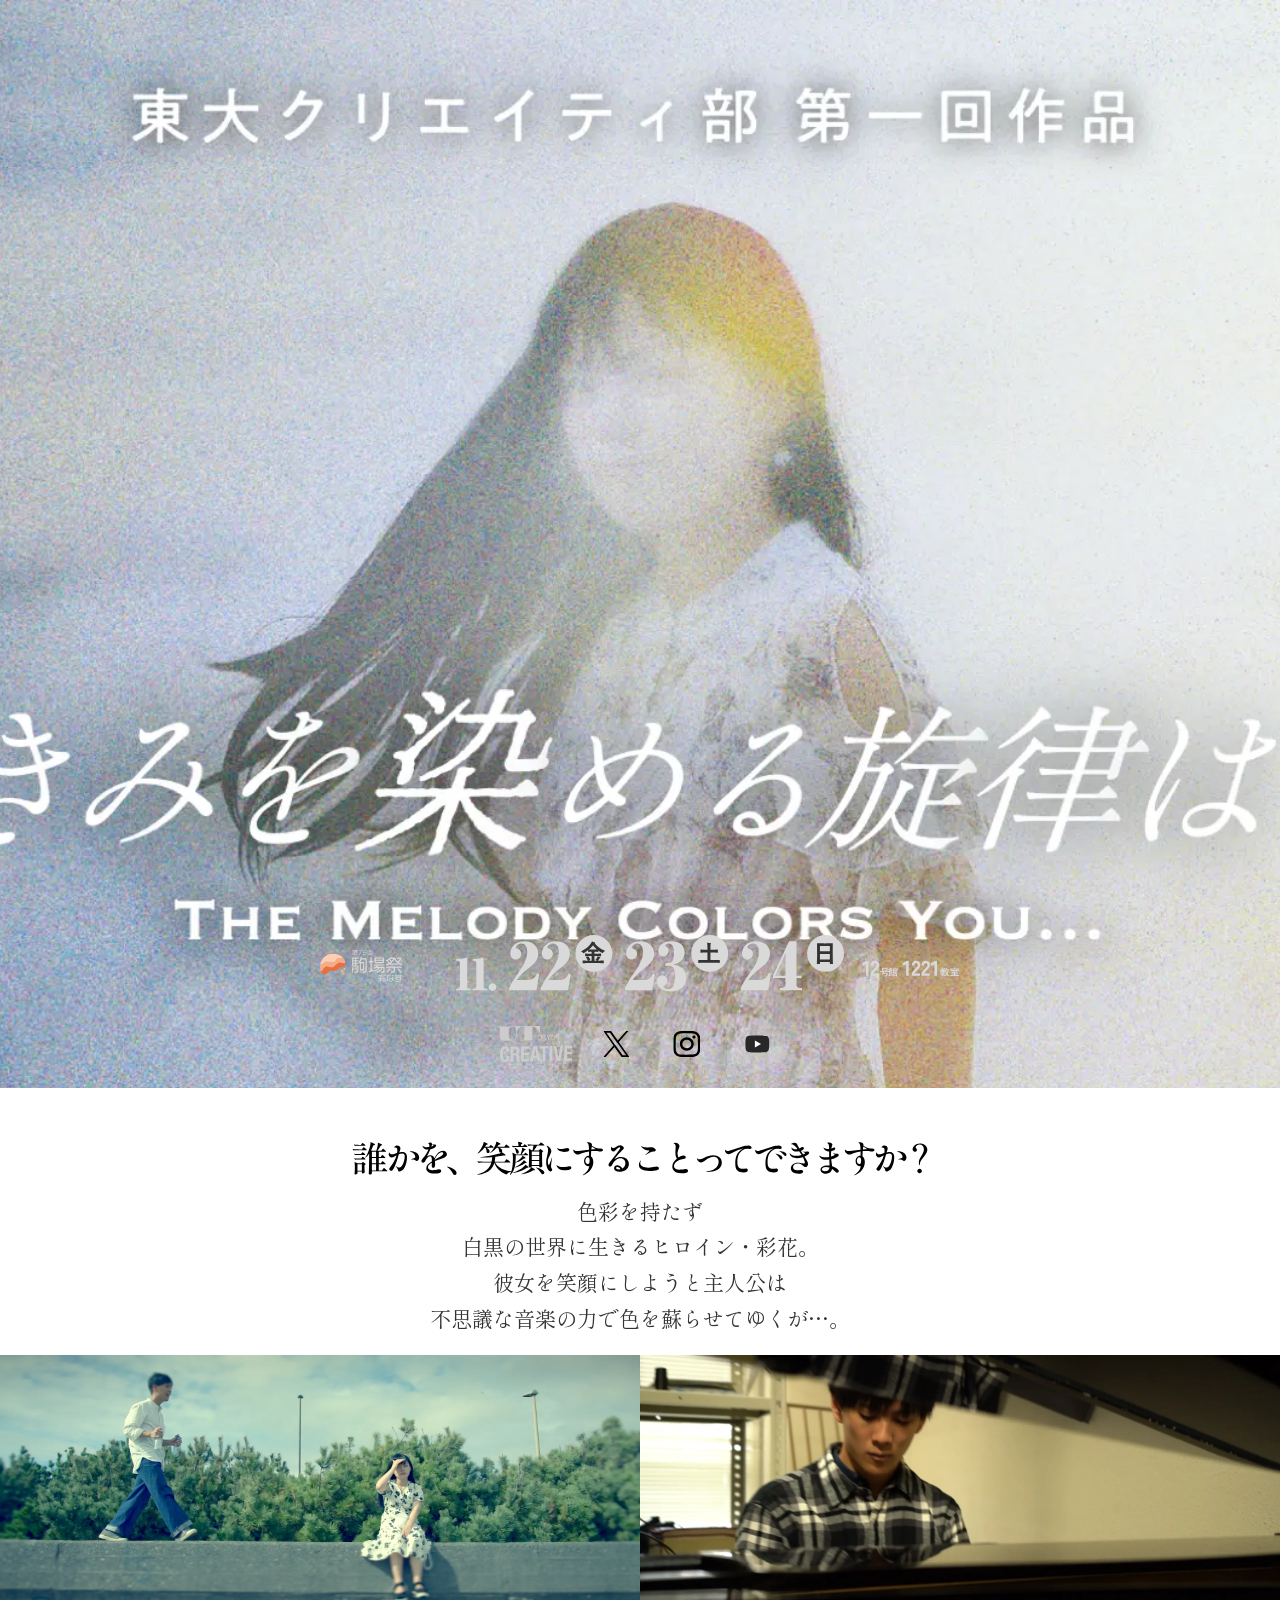
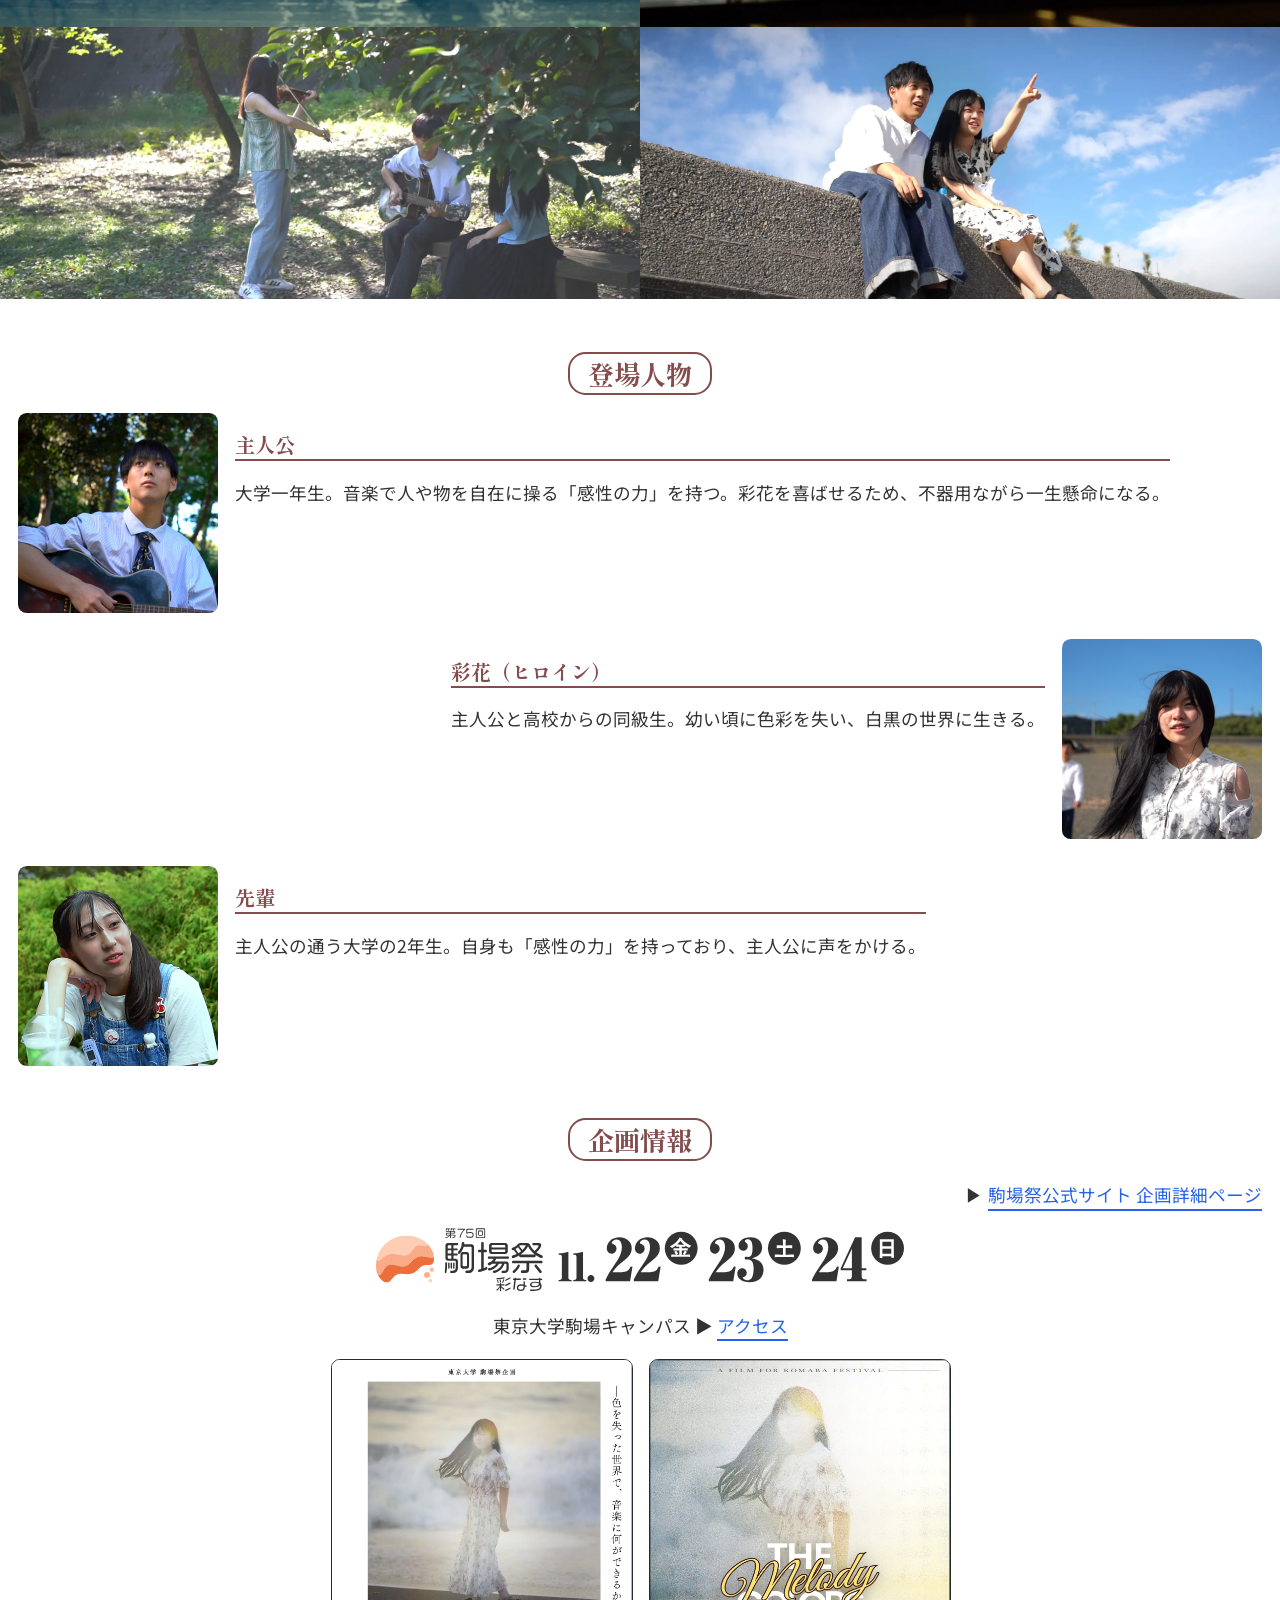
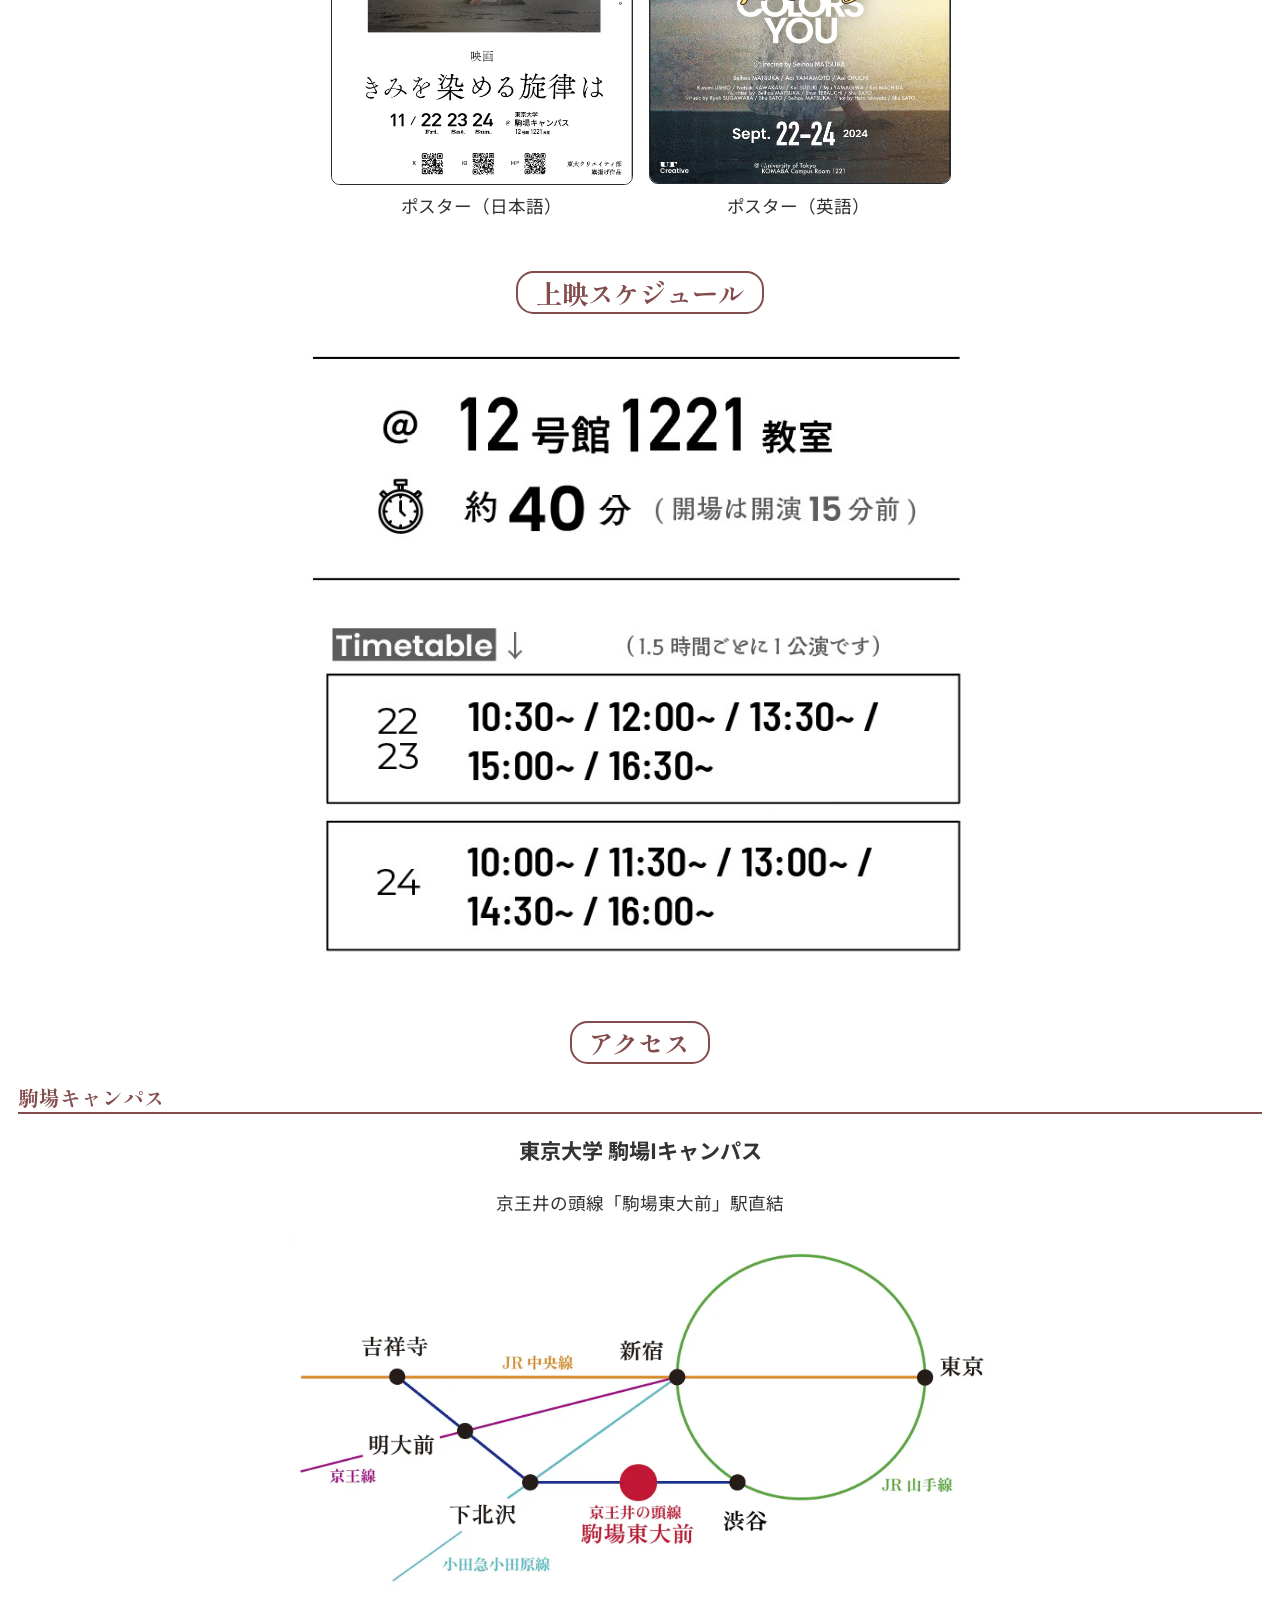
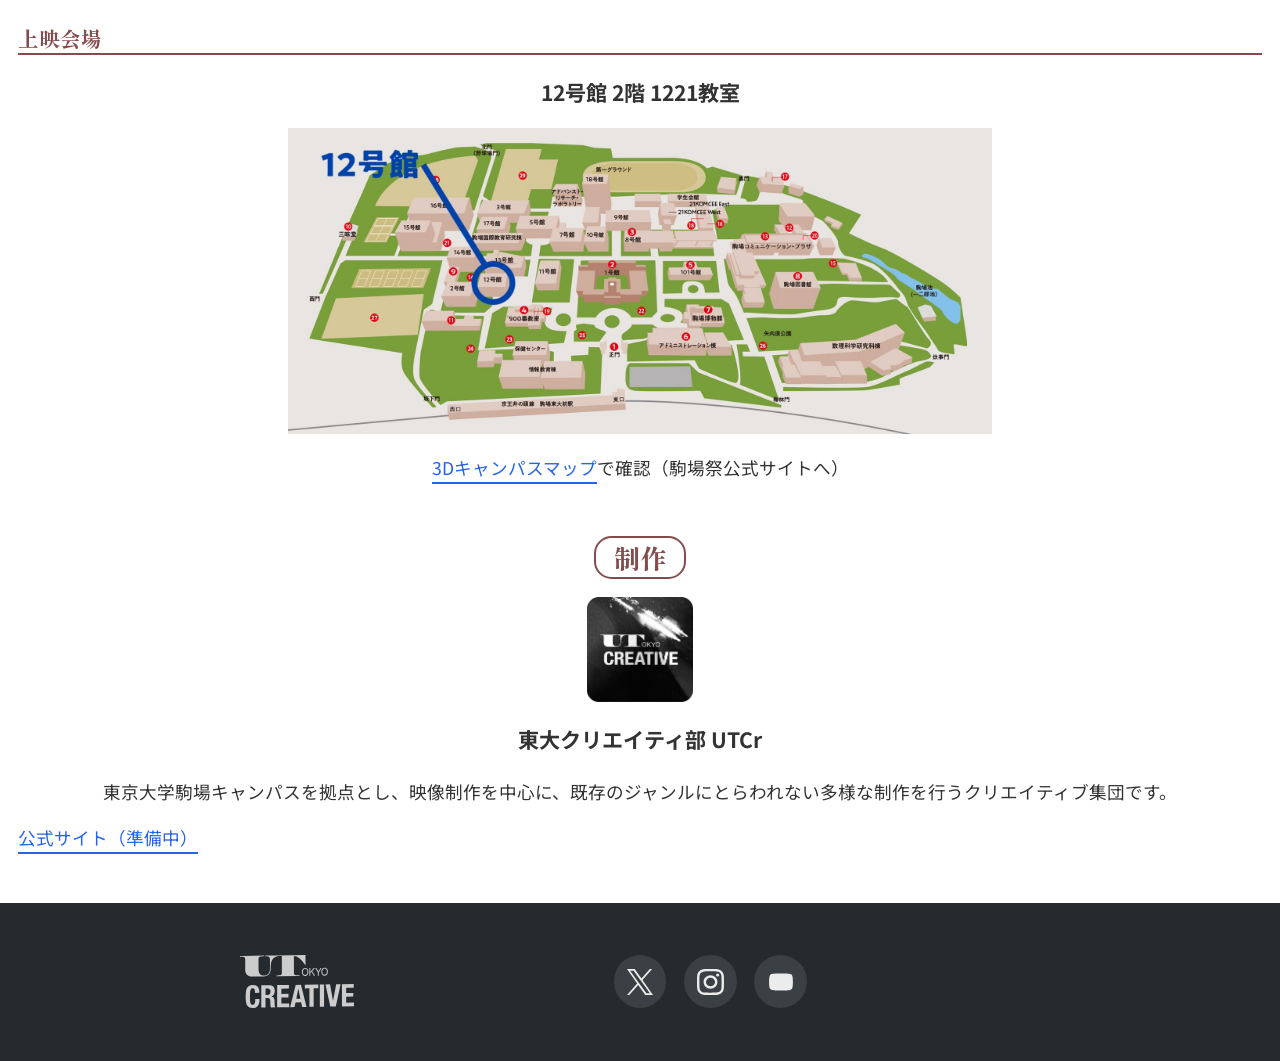
==== index-improved.html @ 83913c68 "Add index-improved.html and style-improved.css for enhanced layout and styling" ====
<!DOCTYPE html>
<html lang="ja">
<head>
  <meta charset="UTF-8">
  <meta name="viewport" content="width=device-width, initial-scale=1.0, viewport-fit=cover">
  <title>きみを染める旋律は - UTCr 2024駒場祭企画</title>

  <link rel="stylesheet" href="./style-improved.css">

  <!-- OGP -->
  <meta property="og:site_name" content="映画「きみを染める旋律は」UTCr 駒場祭2024">
  <meta property="og:title" content="映画「きみを染める旋律は」UTCr 駒場祭2024">
  <meta property="og:type" content="website">
  <meta property="og:url" content="https://utcr.github.io/kf75cinema/">
  <meta property="og:description" content="東大クリエイティ部第一回作品「きみを染める旋律は」 駒場祭にて上映！ 11/22-24 @東京大学駒場キャンパス">
  <meta property="og:image" content="https://utcr.github.io/kf75cinema/thumb_1200.png?241115">

  <!-- Twitter Card -->
  <meta name="twitter:card" content="summary_large_image">
  <meta name="twitter:site" content="@UTokyo_Cr">
  <meta name="twitter:title" content="映画「きみを染める旋律は」UTCr 駒場祭2024">
  <meta name="twitter:description" content="東大クリエイティ部第一回作品「きみを染める旋律は」 駒場祭にて上映！ 11/22-24 @東京大学駒場キャンパス">
  <meta name="twitter:image" content="https://utcr.github.io/kf75cinema/thumb_1200.png?241115">

  <link rel="icon" type="image/x-icon" href="favicon.ico">
</head>

<body>
  <a href="#main" class="skip-link">メインコンテンツへスキップ</a>

  <header class="hero" role="banner">
    <img src="-img/hero/hero-sp.webp" class="hero__img hero__img--sp" alt="映画「きみを染める旋律は」メインビジュアル">
    <img src="-img/hero/hero-pc.webp" class="hero__img hero__img--pc" alt="映画「きみを染める旋律は」メインビジュアル">

    <div class="hero__info">
      <img src="-img/hero/scroll.svg" class="hero__scroll-arrow" alt="下へスクロール" width="20" height="20">
      <a href="https://www.komabasai.net/75/visitor/project/431" target="_blank" rel="noopener noreferrer" class="hero__komaba-link" aria-label="駒場祭公式サイトの企画ページを開く">
        <img src="-img/logo/kf75_logo+type.svg" alt="駒場祭ロゴ">
      </a>
      <div class="hero__info-group">
        <a href="#schedule" class="hero__link">
          <img src="-img/hero/date.svg" class="hero__date-img" alt="上映日時">
        </a>
        <a href="#place" class="hero__link">
          <img src="-img/hero/place.svg" class="hero__place-img" alt="会場">
        </a>
      </div>
    </div>

    <div class="hero__sns">
      <a href="https://utcr.github.io/" class="hero__utcr-link" aria-label="UTCr公式サイト">
        <img src="-img/logo/UTCr_logo-type-gray.svg" class="hero__utcr-logo" alt="東大クリエイティ部 UTCr">
      </a>
      <nav class="sns" aria-label="SNSリンク">
        <div class="sns__links">
          <a href="https://x.com/utokyo_cr" target="_blank" rel="noopener noreferrer" aria-label="X（旧Twitter）">
            <img src="-img/logo/sns_logo_x-black.svg" alt="X">
          </a>
          <a href="https://instagram.com/utokyo_cr" target="_blank" rel="noopener noreferrer" aria-label="Instagram">
            <img src="-img/logo/sns_logo_ig-black.svg" alt="Instagram">
          </a>
          <a href="https://youtube.com/@utokyo_cr" target="_blank" rel="noopener noreferrer" aria-label="YouTube">
            <img src="-img/logo/sns_logo_yt-black.svg" alt="YouTube">
          </a>
        </div>
      </nav>
    </div>
  </header>

  <main id="main">
    <section id="story" class="story" aria-labelledby="story-heading">
      <h2 id="story-heading" class="visually-hidden">あらすじ</h2>
      <img src="-img/phrase2.svg" class="story__phrase" alt="誰かを、笑顔にすることってできますか？">
      <p class="story__text">
        色彩を持たず<br>
        白黒の世界に生きるヒロイン・彩花。<br>
        彼女を笑顔にしようと主人公は<br>
        不思議な音楽の力で色を蘇らせてゆくが…。
      </p>
    </section>

    <div class="scene-gallery" role="presentation">
      <img src="-img/scenes/sea2.webp" alt="海のシーン">
      <img src="-img/scenes/piano0.webp" alt="ピアノのシーン">
      <img src="-img/scenes/forest.webp" alt="森のシーン">
      <img src="-img/scenes/sea1.webp" alt="海のシーン">
    </div>

    <section class="characters" aria-labelledby="characters-heading">
      <h2 id="characters-heading">登場人物</h2>

      <article class="character">
        <img src="-img/character/hero.png" alt="主人公" class="character__img">
        <div class="character__body">
          <h3 class="character__name">主人公</h3>
          <p class="character__desc">大学一年生。音楽で人や物を自在に操る「感性の力」を持つ。彩花を喜ばせるため、不器用ながら一生懸命になる。</p>
        </div>
      </article>

      <article class="character character--reverse">
        <img src="-img/character/ayaka.png" alt="彩花" class="character__img">
        <div class="character__body">
          <h3 class="character__name">彩花（ヒロイン）</h3>
          <p class="character__desc">主人公と高校からの同級生。幼い頃に色彩を失い、白黒の世界に生きる。</p>
        </div>
      </article>

      <article class="character">
        <img src="-img/character/senpai.png" alt="先輩" class="character__img">
        <div class="character__body">
          <h3 class="character__name">先輩</h3>
          <p class="character__desc">主人公の通う大学の2年生。自身も「感性の力」を持っており、主人公に声をかける。</p>
        </div>
      </article>
    </section>

    <section id="projectInfo" class="project-info" aria-labelledby="project-heading">
      <h2 id="project-heading">企画情報</h2>

      <p class="project-info__official">
        ▶︎ <a href="https://www.komabasai.net/75/visitor/project/431" target="_blank" rel="noopener noreferrer" class="link">駒場祭公式サイト 企画詳細ページ</a>
      </p>

      <img src="-img/projectInfo.svg" alt="企画情報：日時・会場" class="project-info__img">
      <p class="u-text">
        東京大学駒場キャンパス ▶︎ <a href="#place" class="link">アクセス</a>
      </p>

      <div class="posters">
        <figure class="poster">
          <a href="-img/flyer/flyer_jp.JPG" target="_blank" rel="noopener noreferrer">
            <img src="-img/flyer/flyer_jp.webp" alt="ポスター（日本語版）">
            <figcaption class="u-text">ポスター（日本語）</figcaption>
          </a>
        </figure>
        <figure class="poster">
          <a href="-img/flyer/flyer_en.JPG" target="_blank" rel="noopener noreferrer">
            <img src="-img/flyer/flyer_en.webp" alt="ポスター（英語版）">
            <figcaption class="u-text">ポスター（英語）</figcaption>
          </a>
        </figure>
      </div>
    </section>

    <section id="schedule" class="schedule" aria-labelledby="schedule-heading">
      <h2 id="schedule-heading">上映スケジュール</h2>
      <img src="-img/timetable.jpg" alt="上映スケジュール表" class="u-img">
    </section>

    <section id="place" class="place" aria-labelledby="place-heading">
      <h2 id="place-heading">アクセス</h2>

      <div class="place__campus">
        <h3>駒場キャンパス</h3>
        <p class="u-text--strong">東京大学 駒場Iキャンパス</p>
        <p class="u-text">京王井の頭線「駒場東大前」駅直結</p>
        <img src="-img/map/map_komaba.webp" alt="駒場東大前駅から駒場キャンパスへのアクセスマップ" class="u-img">
      </div>

      <div class="place__venue">
        <h3>上映会場</h3>
        <p class="u-text--strong">12号館 2階 1221教室</p>
        <img src="-img/map/map_bldg12.jpg" alt="駒場12号館へのアクセスマップ" class="u-img">
        <p class="u-text">
          <a href="https://www.komabasai.net/75/3dmap/?building=bldg12" target="_blank" rel="noopener noreferrer" class="link">3Dキャンパスマップ</a>で確認（駒場祭公式サイトへ）
        </p>
      </div>
    </section>

    <section id="producer" class="producer" aria-labelledby="producer-heading">
      <h2 id="producer-heading">制作</h2>
      <img src="-img/logo/UTCr_logo.png" alt="" class="producer__logo">
      <p class="u-text--strong">東大クリエイティ部 UTCr</p>
      <p class="u-text">
        東京大学駒場キャンパスを拠点とし、映像制作を中心に、既存のジャンルにとらわれない多様な制作を行うクリエイティブ集団です。
      </p>
      <a href="https://utcr.github.io/" target="_blank" rel="noopener noreferrer" class="link">公式サイト（準備中）</a>
    </section>
  </main>

  <footer class="footer">
    <div class="container">
      <div class="footer__inner">
        <div class="footer__brand">
          <img src="-img/logo/UTCr_logo-type-gray.svg" alt="東大クリエイティ部 UTCr" class="footer__logo">
        </div>
        <nav class="sns" aria-label="SNSリンク">
          <div class="sns__links">
            <a href="https://x.com/utokyo_cr" target="_blank" rel="noopener noreferrer" aria-label="X（旧Twitter）">
              <img src="-img/logo/sns_logo_x-black.svg" alt="X">
            </a>
            <a href="https://instagram.com/utokyo_cr" target="_blank" rel="noopener noreferrer" aria-label="Instagram">
              <img src="-img/logo/sns_logo_ig-black.svg" alt="Instagram">
            </a>
            <a href="https://youtube.com/@utokyo_cr" target="_blank" rel="noopener noreferrer" aria-label="YouTube">
              <img src="-img/logo/sns_logo_yt-black.svg" alt="YouTube">
            </a>
          </div>
        </nav>
      </div>
    </div>
  </footer>
</body>
</html>
---- style-improved.css ----
@charset "utf-8";

/* ============================================
   style-improved.css
   index-improved.html 用スタイル
   BEM命名・セマンティックHTMLに対応
   ============================================ */

/* google font */
@import url('https://fonts.googleapis.com/css2?family=Shippori+Mincho:wght@400;800&family=Noto+Sans+JP:wght@400;700&display=swap');

:root {
  --font-mincho: "Shippori Mincho", serif;
  --font-gothic: "Noto Sans JP", sans-serif;
  --color-text: #333;
  --color-text-muted: #999;
  --color-accent: #844d4d;
  --color-dark: #242A2E;
  --color-link: #2563eb;
  --color-link-hover: #1d4ed8;
  --color-background: #fff;
  --color-background-dark: #242A2E;
  --space-xs: 0.5rem;
  --space-sm: 1rem;
  --space-md: 1.5rem;
  --space-lg: 2rem;
  --space-xl: 3rem;
  --radius-sm: 0.5rem;
  --radius-md: 1rem;
  --transition-fast: 0.15s ease;
}

/* ========== ユーティリティ ========== */
.visually-hidden {
  position: absolute;
  width: 1px;
  height: 1px;
  padding: 0;
  margin: -1px;
  overflow: hidden;
  clip: rect(0, 0, 0, 0);
  white-space: nowrap;
  border: 0;
}

.skip-link {
  position: absolute;
  top: -100%;
  left: var(--space-sm);
  padding: var(--space-sm) var(--space-md);
  background: var(--color-accent);
  color: #fff;
  font-family: var(--font-gothic);
  z-index: 100;
  transition: top var(--transition-fast);
}

.skip-link:focus {
  top: var(--space-sm);
}

.u-text {
  display: block;
  text-align: center;
  font-family: var(--font-gothic);
}

.u-text--strong {
  display: block;
  text-align: center;
  font-family: var(--font-gothic);
  font-weight: 700;
  font-size: 1.2rem;
}

.u-img {
  margin: var(--space-xs) auto;
  width: min(95vw, 40rem);
  display: block;
}

/* ========== ベース ========== */
html {
  font-size: clamp(1rem, 2.5vw, 1.1rem);
  overflow-x: hidden;
}

body {
  margin: 0 auto;
  padding: 0;
  color: var(--color-text);
  font-family: var(--font-mincho);
  background-color: var(--color-background);
}

h1, h2, h3, h4, h5, h6, p, pre, figure, ul, dl {
  margin: 0;
  padding: 0;
}

ul {
  list-style: none;
}

p {
  line-height: 1.8;
  margin: var(--space-sm) 0;
}

a {
  color: inherit;
  text-decoration: none;
  transition: color var(--transition-fast), opacity var(--transition-fast);
}

a:hover {
  opacity: 0.85;
}

a:focus-visible {
  outline: 2px solid var(--color-accent);
  outline-offset: 2px;
}

img {
  display: block;
  max-width: 100%;
  height: auto;
}

::first-letter {
  font-feature-settings: "palt";
}

/* ========== コンテナ ========== */
.container {
  padding-left: var(--space-md);
  padding-right: var(--space-md);
  margin: 0 auto;
  max-width: min(92%, 800px);
}

/* ========== HERO ========== */
.hero {
  position: relative;
  width: 100%;
  max-width: 100vw;
  height: 110svh;
  overflow: hidden;
}

.hero__img {
  width: 100%;
  height: 100%;
  object-fit: cover;
  object-position: 50% 70%;
}

.hero__img--pc {
  display: none;
}

.hero__info {
  position: absolute;
  bottom: 10lvh;
  left: 50%;
  transform: translateX(-50%);
  display: flex;
  flex-direction: row;
  gap: 4vw;
  align-items: center;
}

.hero__scroll-arrow {
  width: 20vw;
  height: auto;
}

.hero__date-img {
  width: 50vw;
}

.hero__place-img {
  height: 2rem;
  width: auto;
}

.hero__info-group {
  display: flex;
  align-items: center;
  gap: var(--space-sm);
}

.hero__link {
  display: block;
}

.hero__sns {
  position: absolute;
  bottom: 0;
  left: 50%;
  transform: translateX(-50%);
  display: flex;
  flex-direction: row;
  align-items: center;
  gap: var(--space-sm);
}

.hero__utcr-logo {
  height: 2rem;
}

/* Hero PC */
@media (min-width: 40rem) {
  .hero {
    height: 85vw;
    background-color: var(--color-dark);
  }

  .hero__scroll-arrow {
    display: none;
  }

  .hero__img--sp {
    display: none;
  }

  .hero__img--pc {
    display: block;
  }
}

/* ========== STORY ========== */
.story {
  margin: var(--space-xl) 0;
  padding: 0 var(--space-sm);
}

.story__phrase {
  margin: var(--space-sm) auto;
  height: 2rem;
  max-width: 90vw;
}

.story__text {
  text-align: center;
  line-height: 1.7;
  font-family: var(--font-mincho);
  font-weight: 400;
  font-size: 1.2rem;
}

/* ========== シーンギャラリー ========== */
.scene-gallery {
  margin: -2rem 0 0;
  display: grid;
  grid-template-columns: repeat(2, 1fr);
  gap: 0;
}

/* ========== 登場人物 ========== */
.characters {
  margin: var(--space-xl) 0;
  padding: 0 var(--space-sm);
}

.characters h2 {
  margin: 0 auto var(--space-sm);
  font-family: var(--font-mincho);
  font-weight: bold;
  text-align: center;
  color: var(--color-accent);
  border: solid 2px var(--color-accent);
  border-radius: var(--radius-md);
  padding: 0 var(--space-sm);
  width: fit-content;
}

.character {
  margin-bottom: var(--space-md);
  display: flex;
  gap: var(--space-sm);
  align-items: flex-start;
}

.character--reverse {
  flex-direction: row-reverse;
}

@media (max-width: 30rem) {
  .character,
  .character--reverse {
    flex-direction: column;
    align-items: center;
    text-align: center;
  }
}

.character__img {
  width: 30vw;
  min-width: 120px;
  max-width: 200px;
  border-radius: var(--radius-sm);
  flex-shrink: 0;
}

.character__name {
  font-size: 1.15em;
  font-family: var(--font-mincho);
  font-weight: 800;
  color: var(--color-accent);
}

.character__desc {
  font-family: var(--font-gothic);
  line-height: 1.6;
}

/* ========== SECTION 共通 ========== */
section {
  margin: var(--space-xl) 0;
  padding: 0 var(--space-sm);
}

h2 {
  margin: 0 auto var(--space-sm);
  font-family: var(--font-mincho);
  font-weight: bold;
  text-align: center;
  color: var(--color-accent);
  border: solid 2px var(--color-accent);
  border-radius: var(--radius-md);
  padding: 0 var(--space-sm);
  width: fit-content;
}

h3 {
  font-family: var(--font-mincho);
  color: var(--color-accent);
  margin: var(--space-sm) 0;
  border-bottom: solid 2px var(--color-accent);
}

/* ========== 企画情報 ========== */
.project-info__official {
  text-align: right;
  margin-bottom: var(--space-sm);
}

.project-info__img {
  width: min(90vw, 30rem);
  margin: var(--space-xs) auto;
  display: block;
}

/* ========== ポスター ========== */
.posters {
  margin: var(--space-sm) 0;
  display: flex;
  flex-wrap: wrap;
  gap: var(--space-sm);
  justify-content: center;
}

.poster {
  flex: 1 1 200px;
  max-width: 300px;
  margin: 0;
}

.poster a {
  display: block;
}

.poster img {
  width: 100%;
  border: solid 1px var(--color-dark);
  border-radius: var(--radius-sm);
  transition: box-shadow var(--transition-fast);
}

.poster a:hover img {
  box-shadow: 0 4px 12px rgba(0, 0, 0, 0.15);
}

.poster figcaption {
  margin-top: var(--space-xs);
}

/* ========== リンク ========== */
.link {
  font-family: var(--font-gothic);
  color: var(--color-link);
  border-bottom: 2px solid var(--color-link);
  padding-bottom: 0.1em;
}

.link:hover {
  color: var(--color-link-hover);
  border-bottom-color: var(--color-link-hover);
}

/* ========== 制作 ========== */
.producer__logo {
  margin: var(--space-sm) auto;
  width: 6rem;
  display: block;
}

/* ========== アクセス ========== */
.place__campus,
.place__venue {
  margin-bottom: var(--space-lg);
}

.place__campus:last-child,
.place__venue:last-child {
  margin-bottom: 0;
}

/* ========== FOOTER ========== */
.footer {
  background-color: var(--color-background-dark);
  color: var(--color-text-muted);
  padding: var(--space-lg) 0;
}

.footer__inner {
  display: flex;
  flex-wrap: wrap;
  justify-content: center;
  align-items: center;
  gap: var(--space-md);
}

.footer__brand {
  margin: 0;
  width: fit-content;
}

.footer__logo {
  height: 3rem;
}

/* ========== SNS ========== */
.sns {
  margin: var(--space-sm) auto;
  width: fit-content;
}

.sns__links {
  display: flex;
  gap: var(--space-sm);
}

.sns__links a {
  display: flex;
  align-items: center;
  justify-content: center;
  height: 3rem;
  width: 3rem;
  border-radius: 1.5rem;
  background-color: rgba(255, 255, 255, 0.1);
  transition: background-color var(--transition-fast);
}

.sns__links a:hover {
  background-color: rgba(255, 255, 255, 0.2);
}

.sns__links a:focus-visible {
  outline: 2px solid var(--color-text-muted);
  outline-offset: 2px;
}

.sns__links img {
  height: 1.5rem;
  margin: auto;
}

/* フッター内SNSはダーク背景用に調整 */
.footer .sns__links img {
  filter: brightness(0) invert(1);
  opacity: 0.9;
}
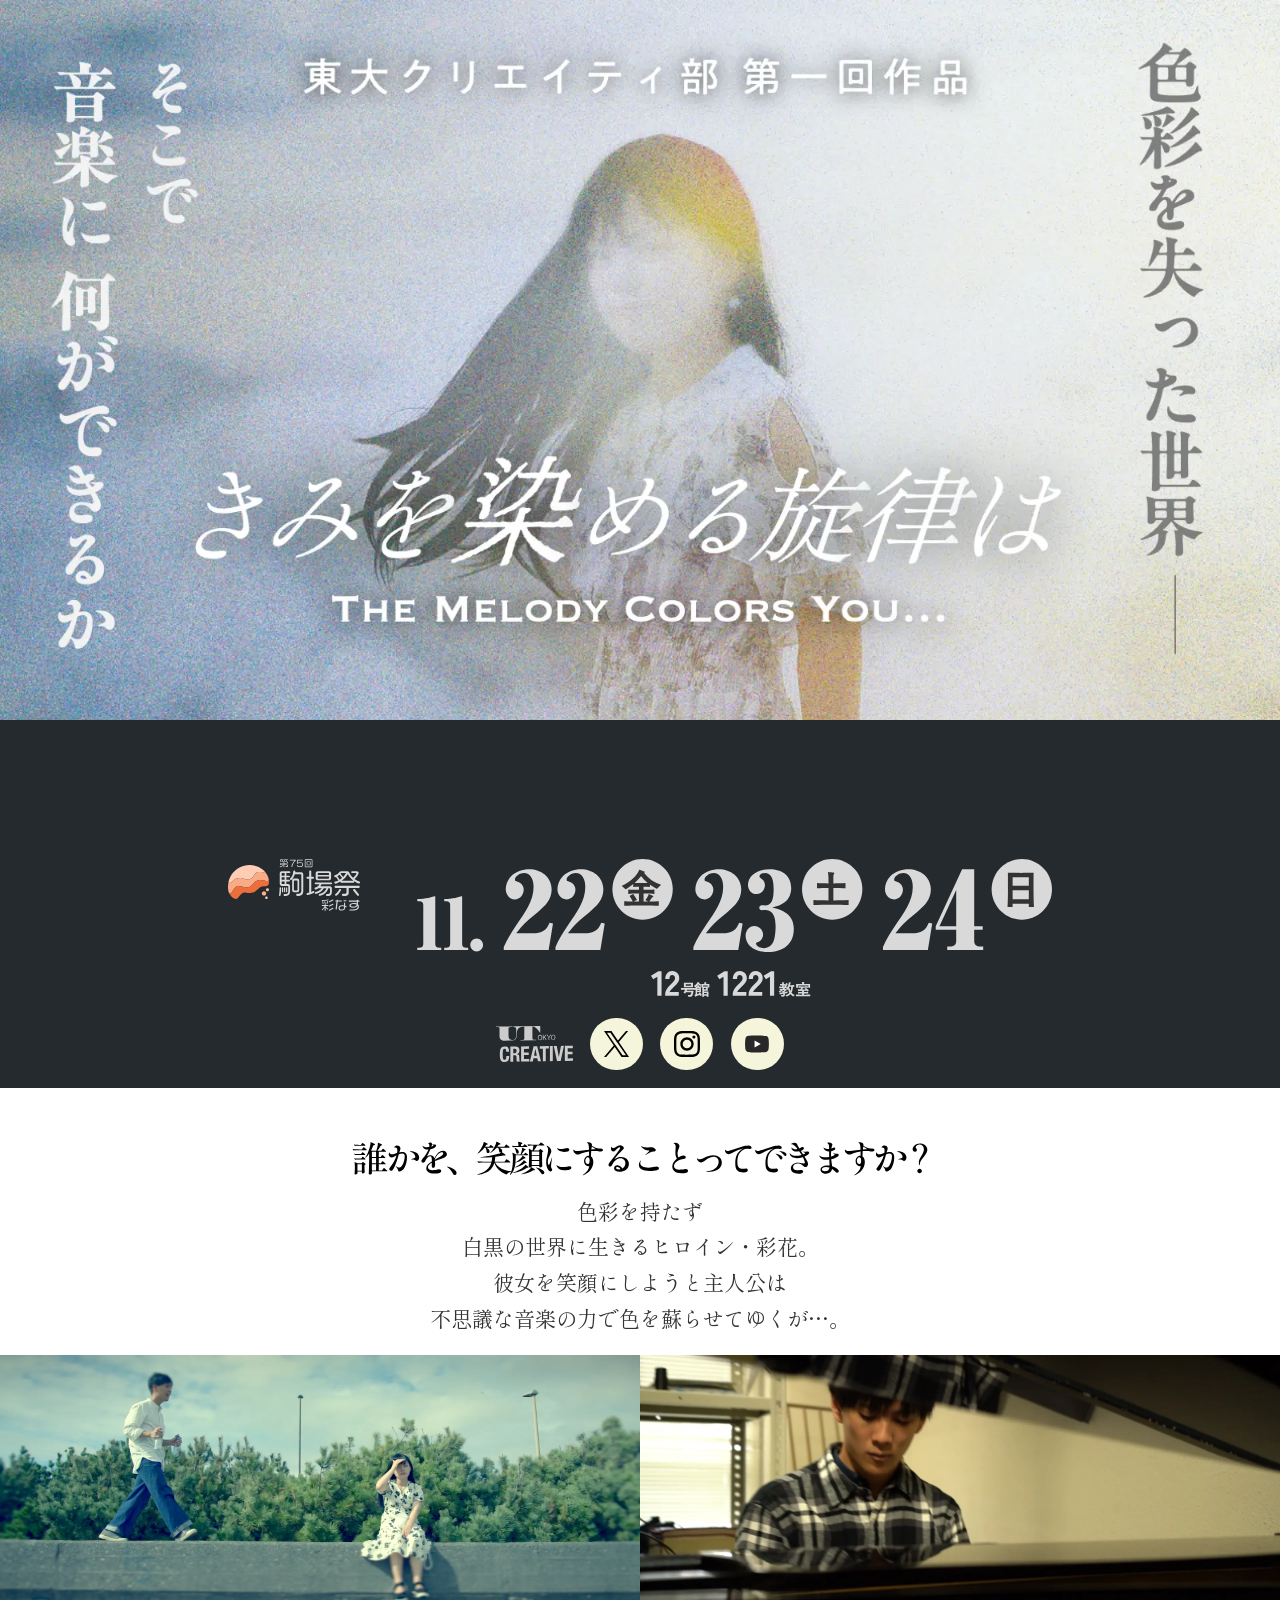
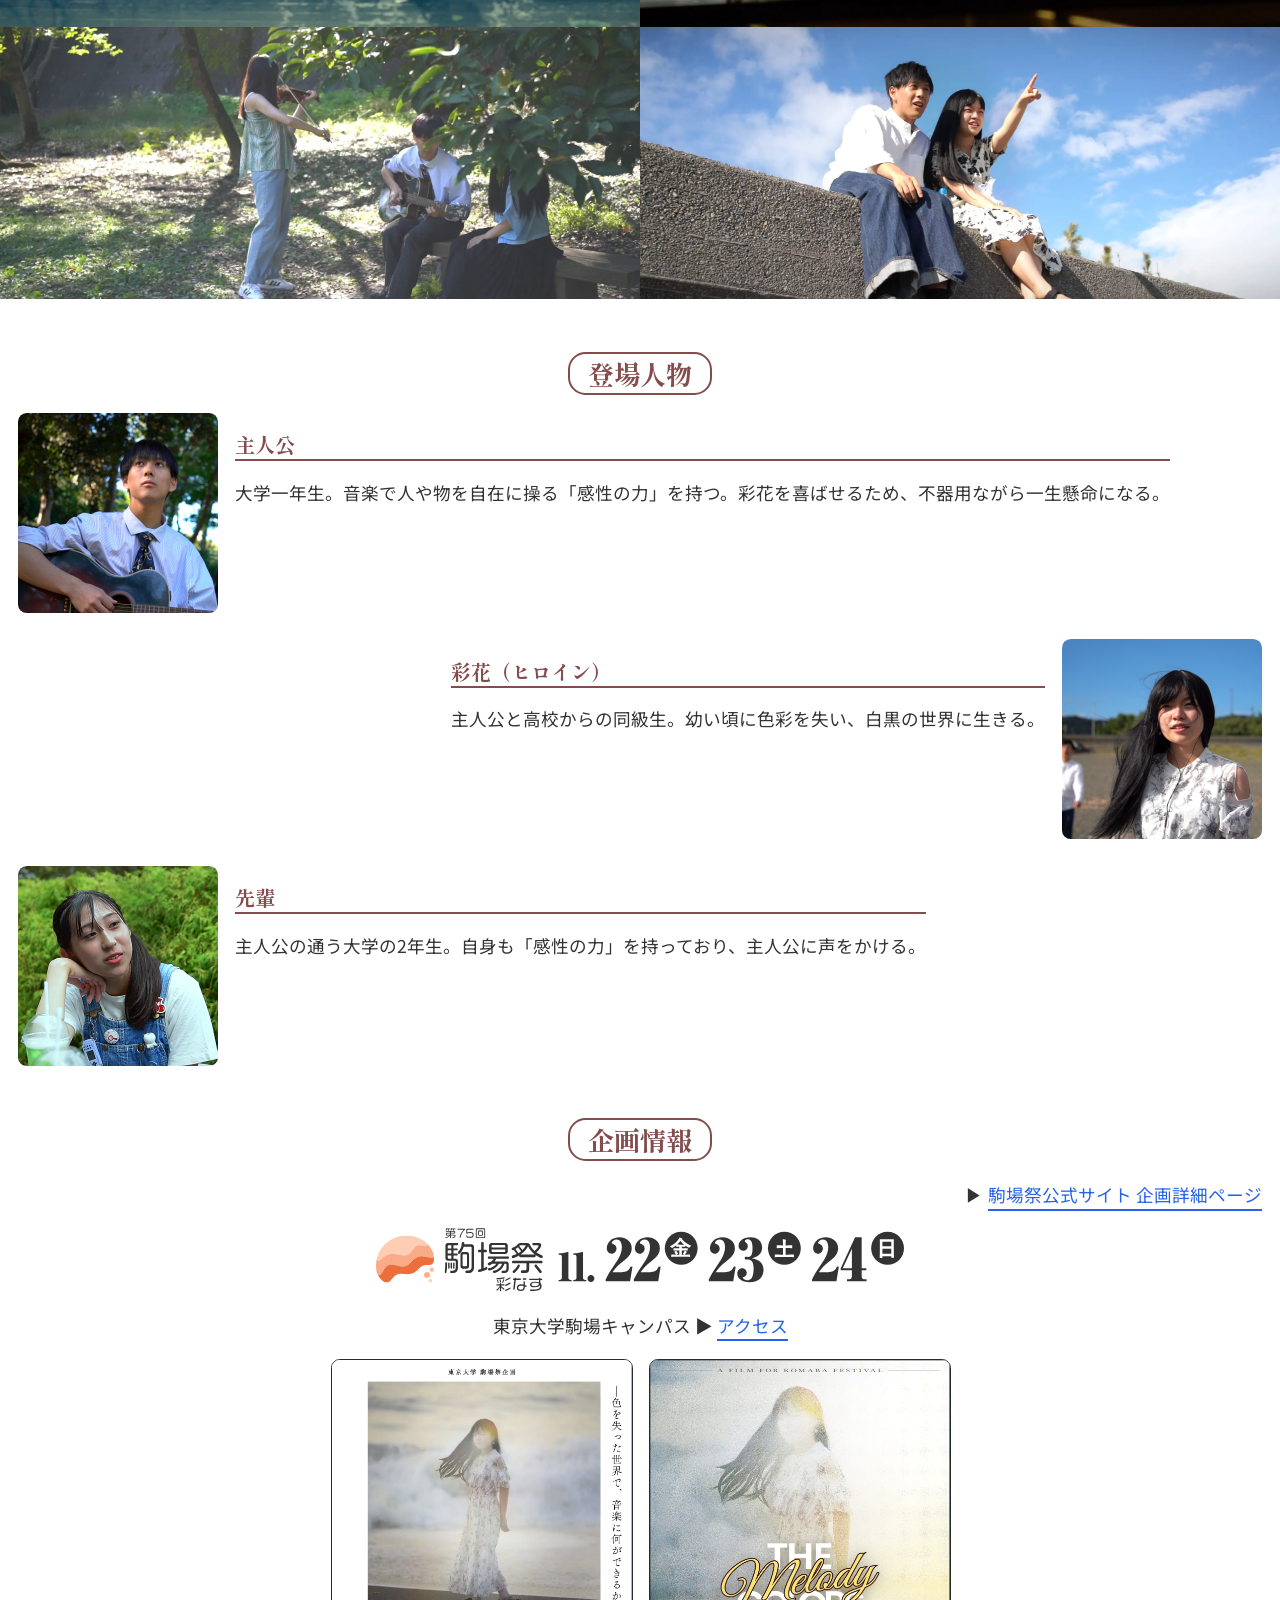
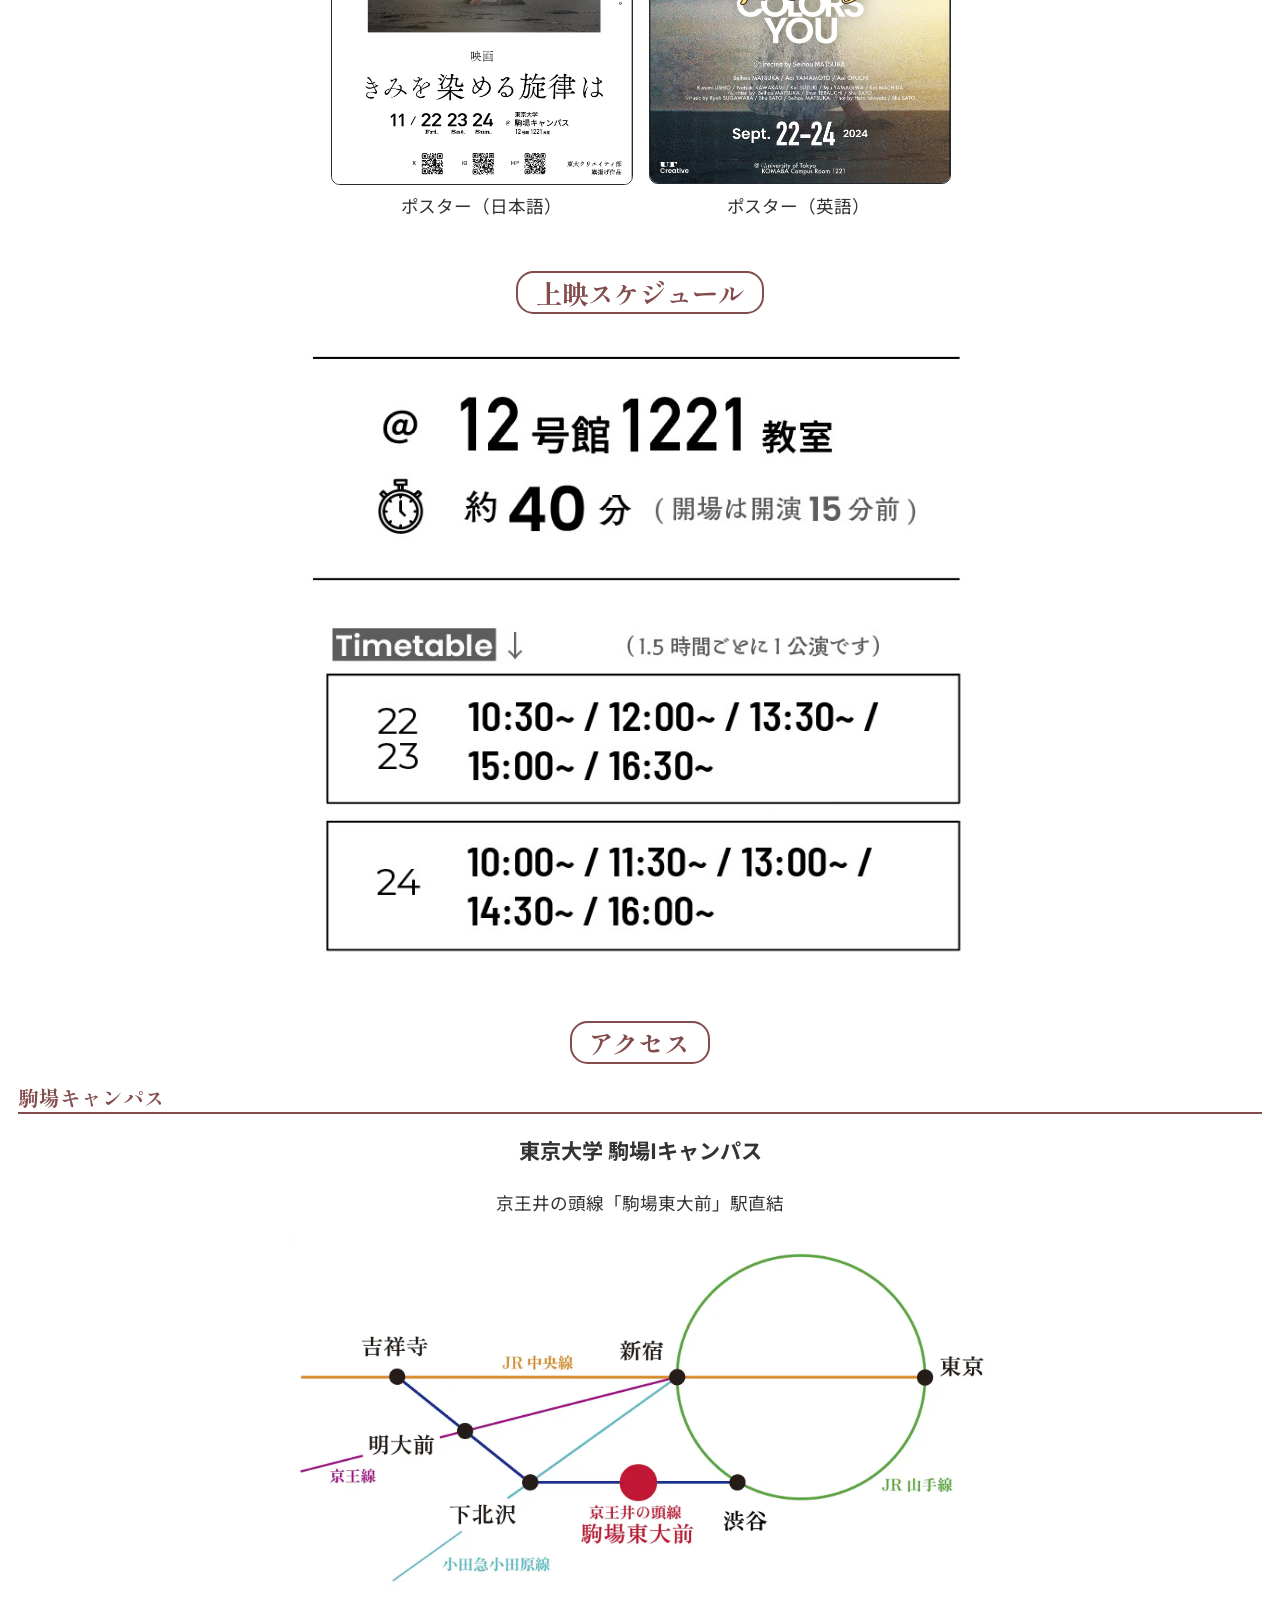
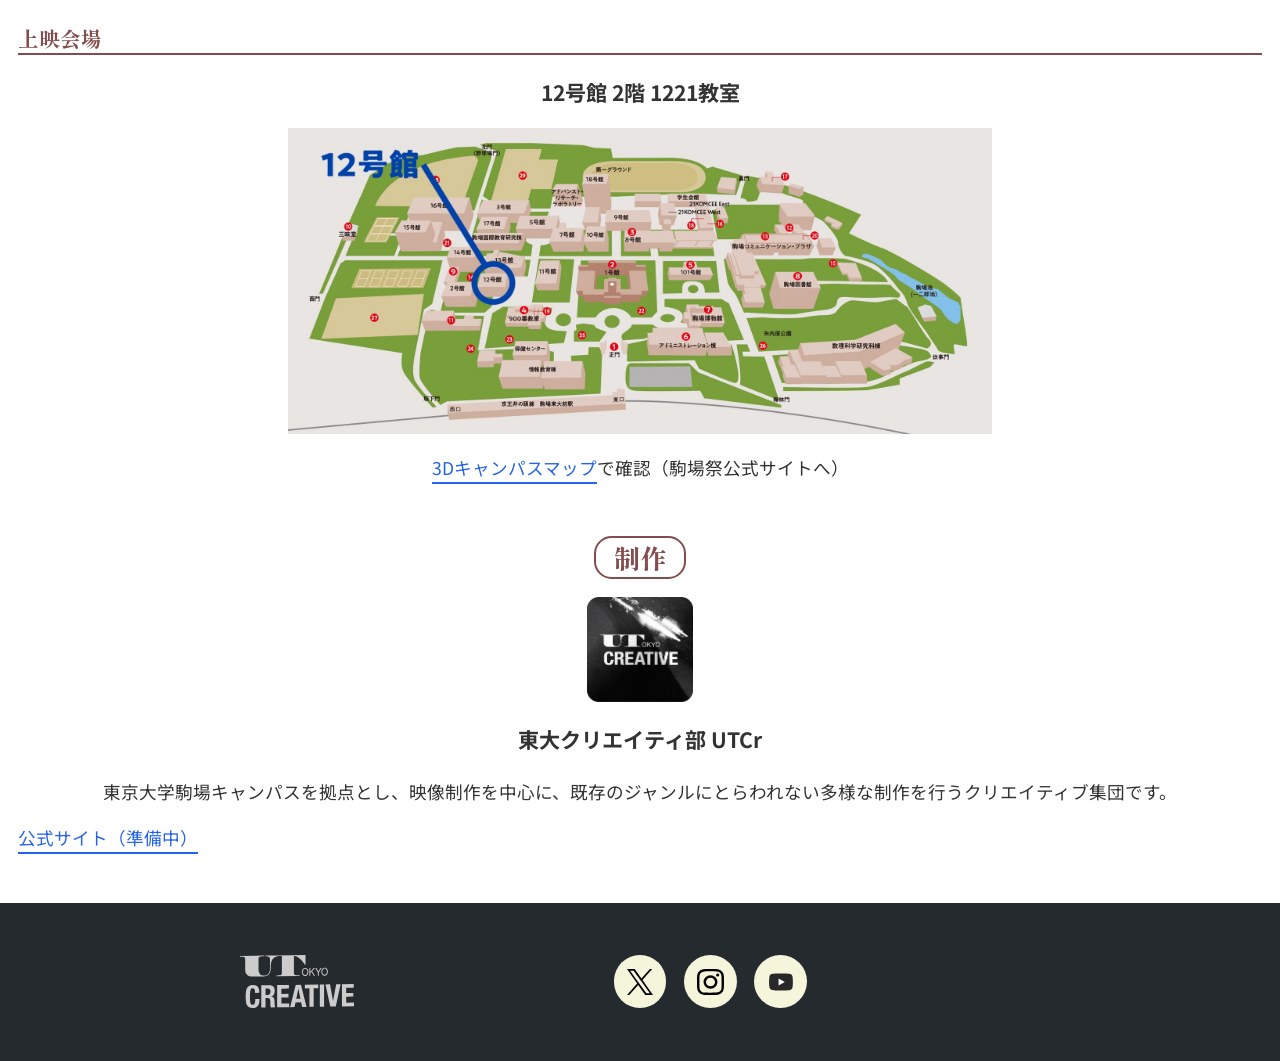
==== commit 6e2aa149: "改善版HTML/CSSの修正: ヒーロー表示・SNS背景色を元に合わせる - ヒーロー: 元のstyle.cssと同一の挙動に修正（SP/PC） - PC時: 画像を自然アスペクト比で表示し、下部に暗" ====
--- a/index-improved.html
+++ b/index-improved.html
@@ -33,7 +33,7 @@
     <img src="-img/hero/hero-pc.webp" class="hero__img hero__img--pc" alt="映画「きみを染める旋律は」メインビジュアル">
 
     <div class="hero__info">
-      <img src="-img/hero/scroll.svg" class="hero__scroll-arrow" alt="下へスクロール" width="20" height="20">
+      <img src="-img/hero/scroll.svg" class="hero__scroll-arrow" alt="下へスクロール" width="20vw">
       <a href="https://www.komabasai.net/75/visitor/project/431" target="_blank" rel="noopener noreferrer" class="hero__komaba-link" aria-label="駒場祭公式サイトの企画ページを開く">
         <img src="-img/logo/kf75_logo+type.svg" alt="駒場祭ロゴ">
       </a>
--- a/style-improved.css
+++ b/style-improved.css
@@ -141,12 +141,11 @@
 }
 
 /* ========== HERO ========== */
+/* 元 style.css の .hero-container, .hero-img-sp, .hero-info, .hero-sns と同一の挙動 */
 .hero {
+  width: 100vw;
+  height: 110svh;
   position: relative;
-  width: 100%;
-  max-width: 100vw;
-  height: 110svh;
-  overflow: hidden;
 }
 
 .hero__img {
@@ -161,19 +160,17 @@
 }
 
 .hero__info {
+  width: 100%;
   position: absolute;
   bottom: 10lvh;
-  left: 50%;
-  transform: translateX(-50%);
+  left: 0;
+  right: 0;
+  margin-left: auto;
+  margin-right: auto;
+  width: fit-content;
   display: flex;
   flex-direction: row;
   gap: 4vw;
-  align-items: center;
-}
-
-.hero__scroll-arrow {
-  width: 20vw;
-  height: auto;
 }
 
 .hero__date-img {
@@ -182,13 +179,7 @@
 
 .hero__place-img {
   height: 2rem;
-  width: auto;
-}
-
-.hero__info-group {
-  display: flex;
-  align-items: center;
-  gap: var(--space-sm);
+  margin: 0 auto;
 }
 
 .hero__link {
@@ -198,12 +189,14 @@
 .hero__sns {
   position: absolute;
   bottom: 0;
-  left: 50%;
-  transform: translateX(-50%);
+  right: 0;
+  left: 0;
+  width: fit-content;
+  margin: 0 auto;
   display: flex;
   flex-direction: row;
   align-items: center;
-  gap: var(--space-sm);
+  gap: 1rem;
 }
 
 .hero__utcr-logo {
@@ -213,8 +206,9 @@
 /* Hero PC */
 @media (min-width: 40rem) {
   .hero {
+    width: 100vw;
     height: 85vw;
-    background-color: var(--color-dark);
+    background-color: #242A2E;
   }
 
   .hero__scroll-arrow {
@@ -225,8 +219,13 @@
     display: none;
   }
 
+  /* PC画像は自然なアスペクト比で表示し、下部に#242A2Eの背景が現れる（日時・SNSがその上に配置される） */
   .hero__img--pc {
     display: block;
+    width: 100%;
+    height: auto;
+    object-fit: unset;
+    object-position: unset;
   }
 }
 
@@ -460,12 +459,7 @@
   height: 3rem;
   width: 3rem;
   border-radius: 1.5rem;
-  background-color: rgba(255, 255, 255, 0.1);
-  transition: background-color var(--transition-fast);
-}
-
-.sns__links a:hover {
-  background-color: rgba(255, 255, 255, 0.2);
+  background-color: beige;
 }
 
 .sns__links a:focus-visible {
@@ -477,9 +471,3 @@
   height: 1.5rem;
   margin: auto;
 }
-
-/* フッター内SNSはダーク背景用に調整 */
-.footer .sns__links img {
-  filter: brightness(0) invert(1);
-  opacity: 0.9;
-}
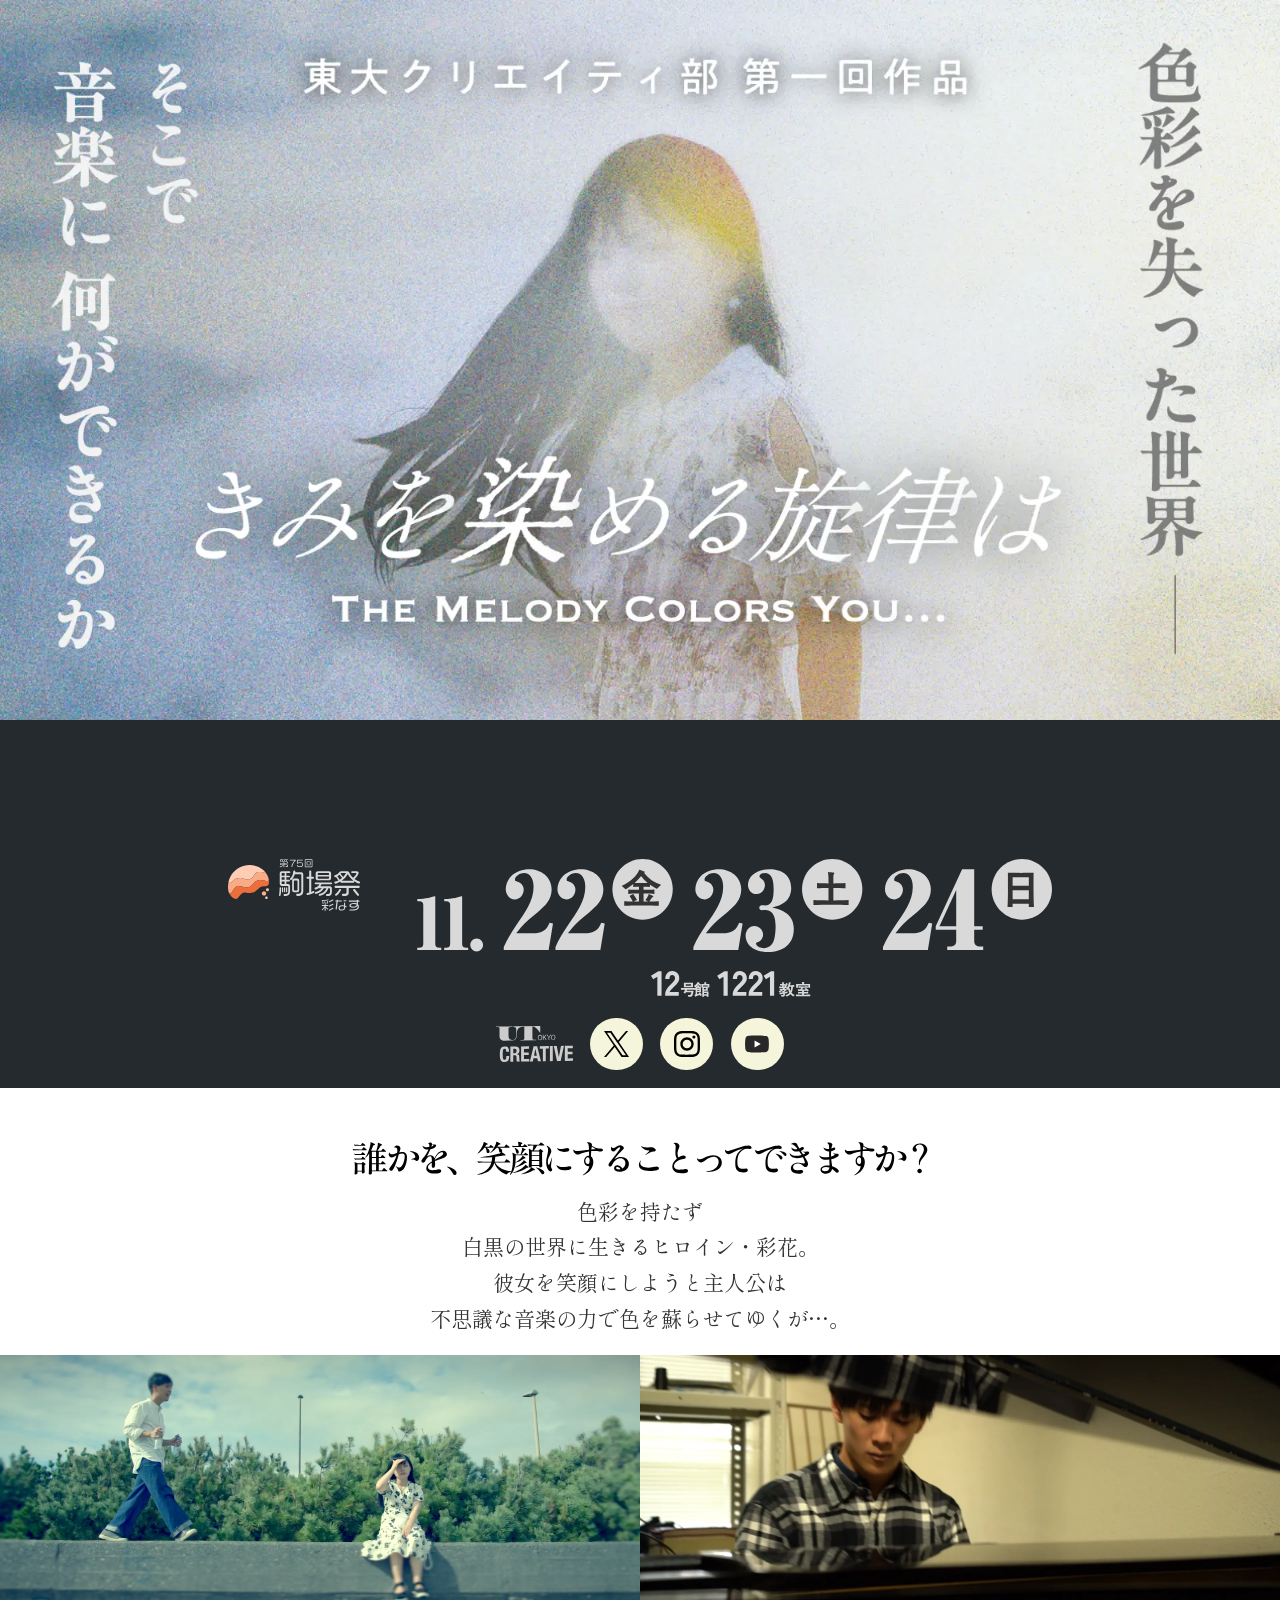
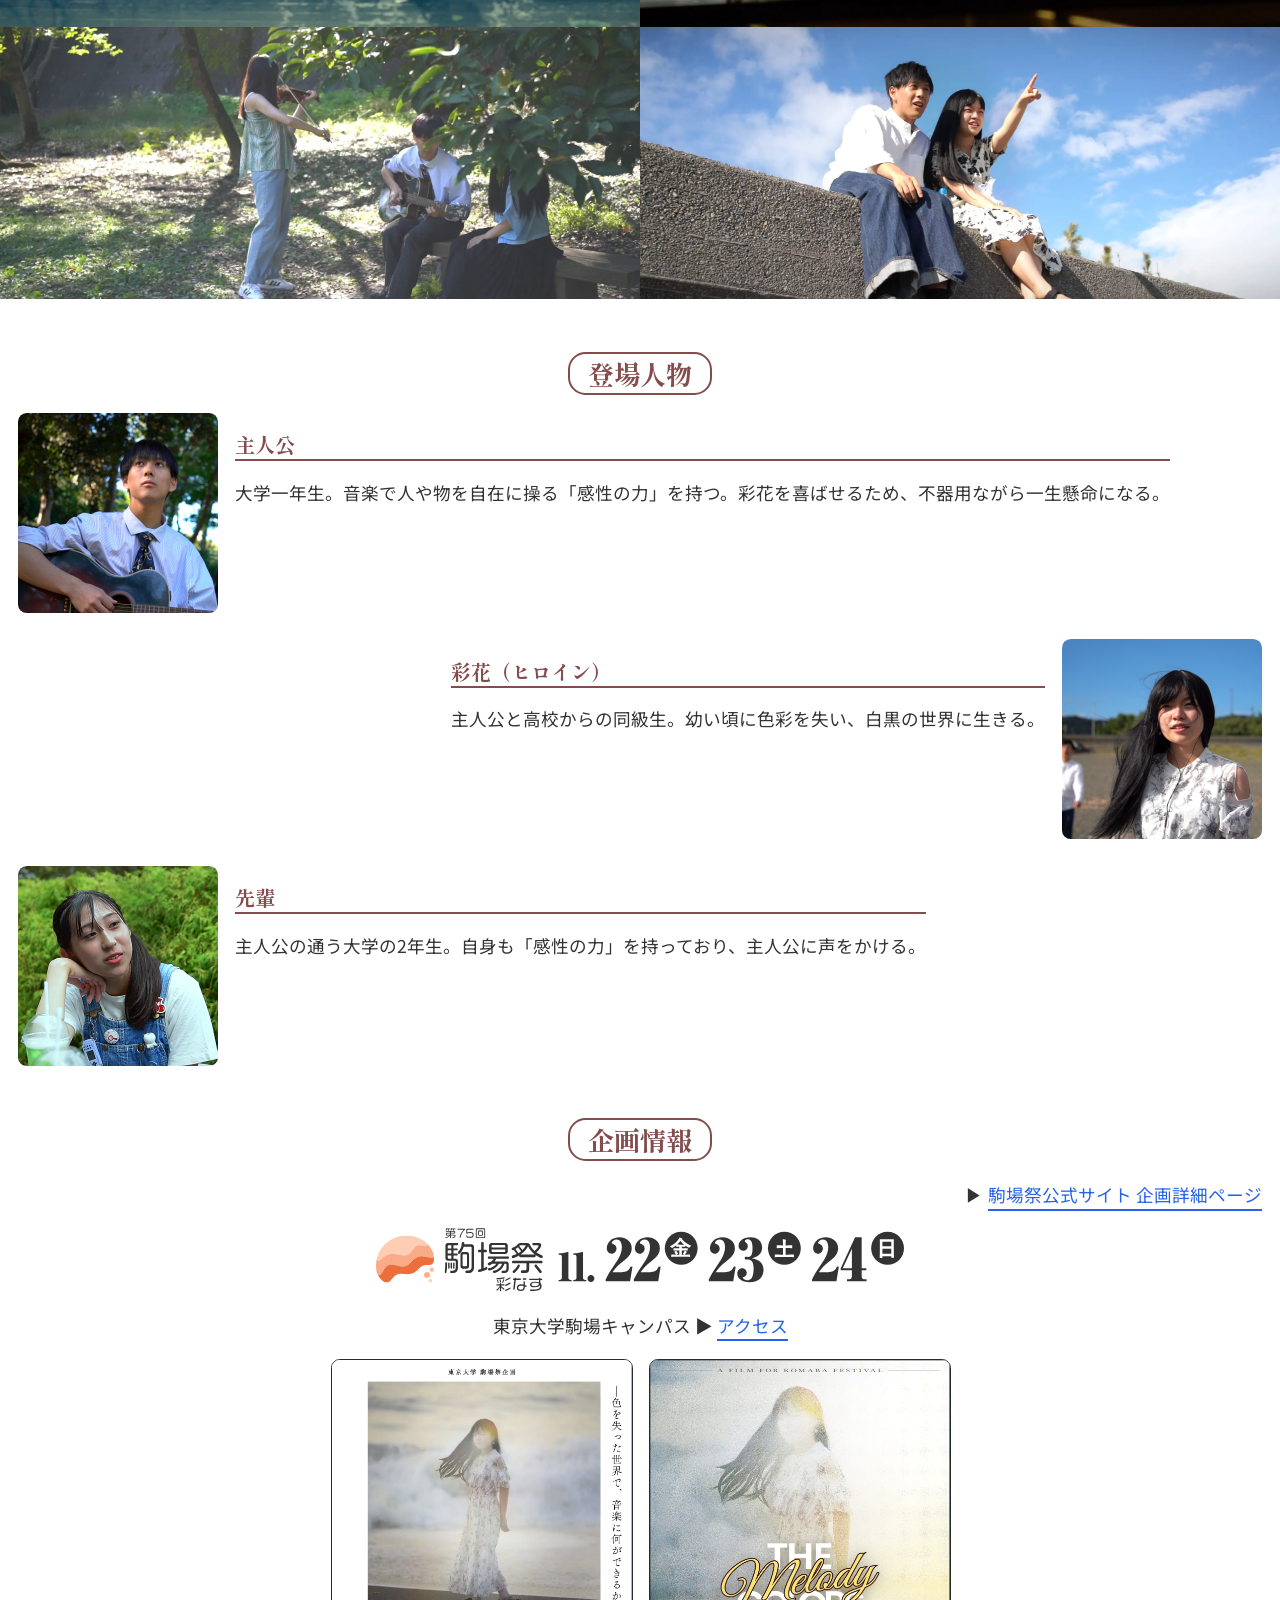
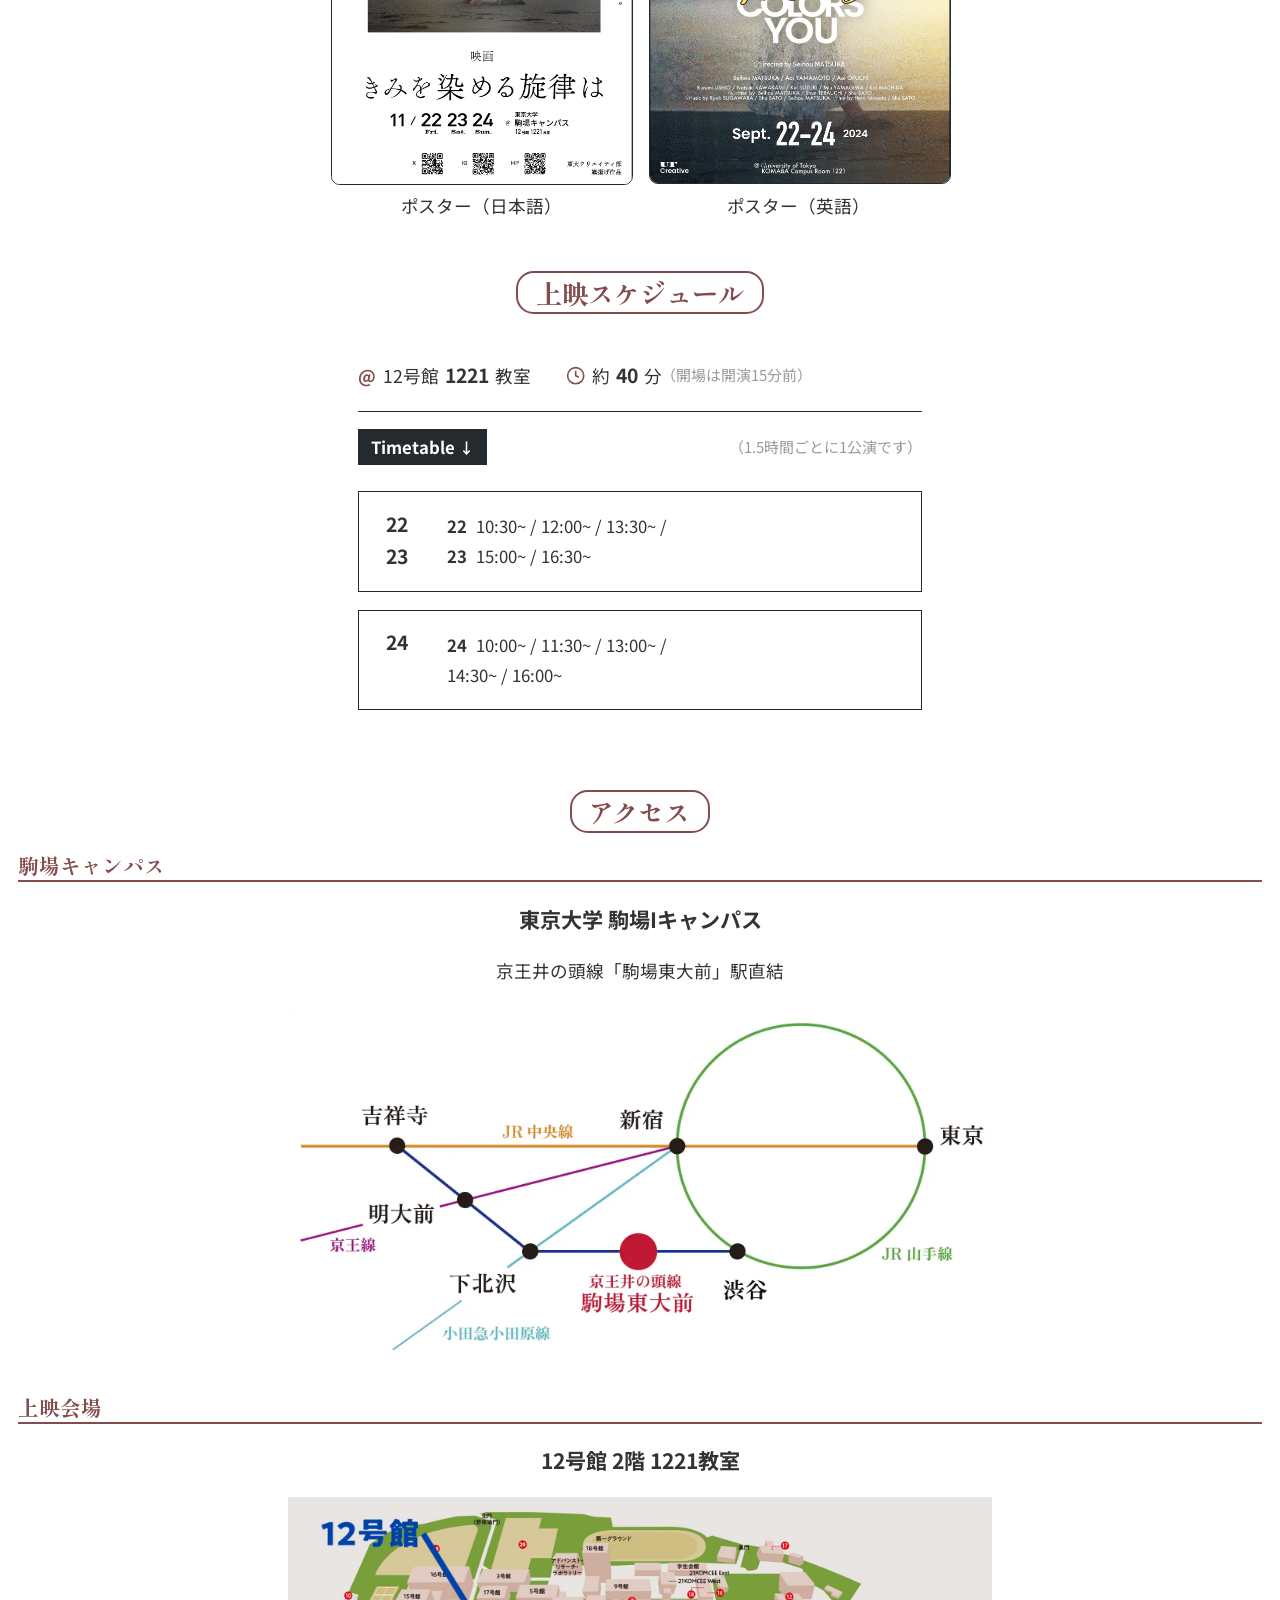
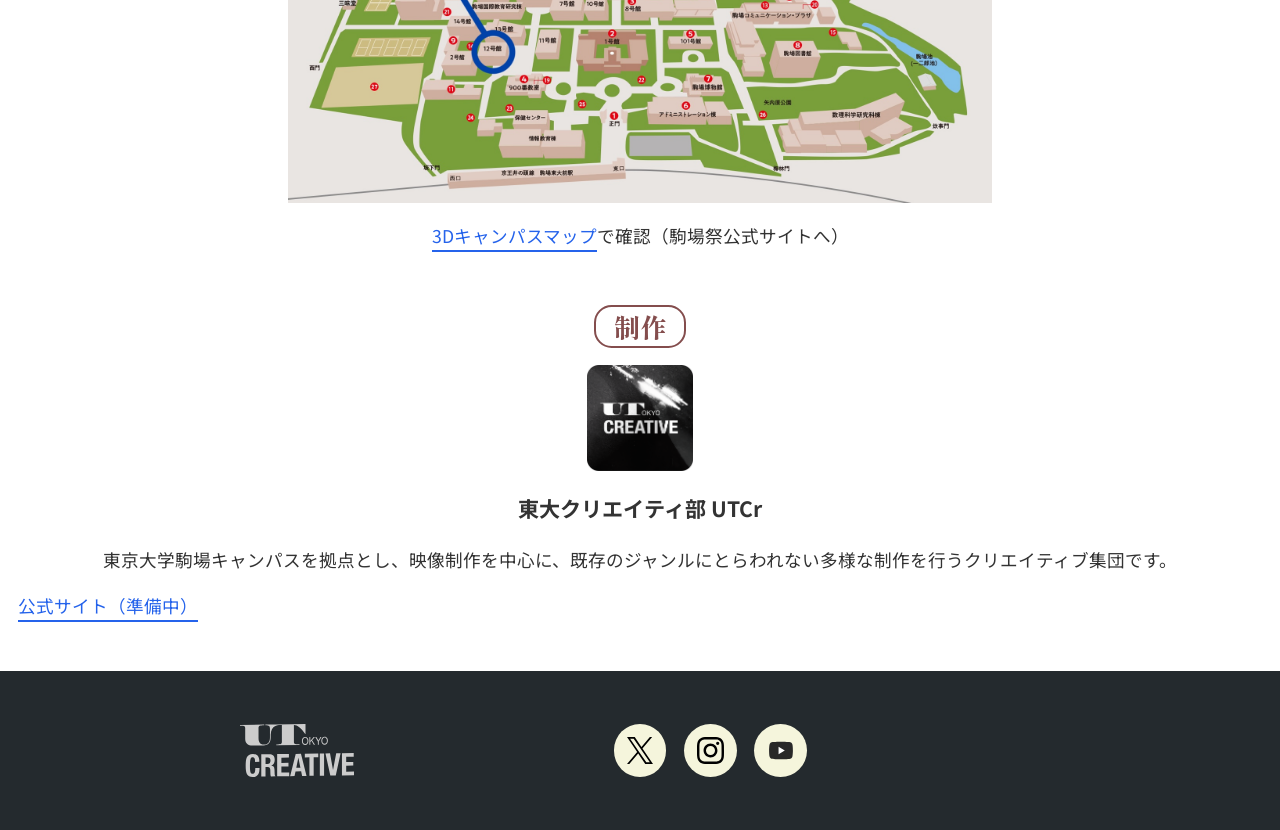
==== commit e1af62d1: "Refine HTML/CSS for hero section and social media icons - Adjust hero section to match original styl" ====
--- a/index-improved.html
+++ b/index-improved.html
@@ -144,7 +144,38 @@
 
     <section id="schedule" class="schedule" aria-labelledby="schedule-heading">
       <h2 id="schedule-heading">上映スケジュール</h2>
-      <img src="-img/timetable.jpg" alt="上映スケジュール表" class="u-img">
+      <div class="schedule__content">
+        <div class="schedule__info">
+          <p class="schedule__location"><span class="schedule__icon" aria-hidden="true">@</span>12号館<span class="schedule__highlight">1221</span>教室</p>
+          <p class="schedule__duration"><span class="schedule__icon schedule__icon--clock" aria-hidden="true"><svg xmlns="http://www.w3.org/2000/svg" viewBox="0 0 24 24" fill="none" stroke="currentColor" stroke-width="2"><circle cx="12" cy="12" r="10"/><path d="M12 6v6l4 2"/></svg></span>約<span class="schedule__highlight">40</span>分 <span class="schedule__note">（開場は開演15分前）</span></p>
+        </div>
+        <hr class="schedule__divider">
+        <div class="schedule__header">
+          <div class="schedule__title">Timetable <span class="schedule__arrow" aria-hidden="true">↓</span></div>
+          <p class="schedule__subnote">（1.5時間ごとに1公演です）</p>
+        </div>
+        <div class="schedule__grid">
+          <div class="schedule__day-block">
+            <div class="schedule__days">
+              <span class="schedule__day">22</span>
+              <span class="schedule__day">23</span>
+            </div>
+            <div class="schedule__times">
+              <p><span class="schedule__day-label">22</span> 10:30~ / 12:00~ / 13:30~ /</p>
+              <p><span class="schedule__day-label">23</span> 15:00~ / 16:30~</p>
+            </div>
+          </div>
+          <div class="schedule__day-block">
+            <div class="schedule__days">
+              <span class="schedule__day">24</span>
+            </div>
+            <div class="schedule__times">
+              <p><span class="schedule__day-label">24</span> 10:00~ / 11:30~ / 13:00~ /</p>
+              <p>14:30~ / 16:00~</p>
+            </div>
+          </div>
+        </div>
+      </div>
     </section>
 
     <section id="place" class="place" aria-labelledby="place-heading">
--- a/style-improved.css
+++ b/style-improved.css
@@ -340,6 +340,137 @@
   border-bottom: solid 2px var(--color-accent);
 }
 
+/* ========== 上映スケジュール ========== */
+.schedule__content {
+  max-width: min(95vw, 32rem);
+  margin: 0 auto;
+  padding: var(--space-md);
+  font-family: var(--font-gothic);
+  color: var(--color-text);
+}
+
+.schedule__info {
+  display: flex;
+  flex-wrap: wrap;
+  gap: var(--space-md) var(--space-lg);
+  margin-bottom: var(--space-sm);
+}
+
+.schedule__location,
+.schedule__duration {
+  margin: 0;
+  font-size: 1rem;
+  display: flex;
+  align-items: center;
+  gap: 0.35em;
+}
+
+.schedule__icon {
+  font-weight: 700;
+  color: var(--color-accent);
+}
+
+.schedule__icon--clock {
+  display: inline-flex;
+  align-items: center;
+  width: 1.1em;
+  height: 1.1em;
+}
+
+.schedule__icon--clock svg {
+  width: 100%;
+  height: 100%;
+  color: var(--color-accent);
+}
+
+.schedule__highlight {
+  font-weight: 700;
+  font-size: 1.1em;
+}
+
+.schedule__note {
+  font-size: 0.85em;
+  color: var(--color-text-muted);
+  font-weight: 400;
+}
+
+.schedule__divider {
+  border: none;
+  border-top: 1px solid var(--color-dark);
+  margin: var(--space-sm) 0;
+}
+
+.schedule__header {
+  display: flex;
+  flex-wrap: wrap;
+  align-items: center;
+  justify-content: space-between;
+  gap: var(--space-sm);
+  margin-bottom: var(--space-md);
+}
+
+.schedule__title {
+  background-color: var(--color-dark);
+  color: #fff;
+  padding: 0.35em 0.75em;
+  font-size: 0.95rem;
+  font-weight: 700;
+  display: flex;
+  align-items: center;
+  gap: 0.25em;
+}
+
+.schedule__arrow {
+  font-size: 0.9em;
+}
+
+.schedule__subnote {
+  margin: 0;
+  font-size: 0.85rem;
+  color: var(--color-text-muted);
+}
+
+.schedule__grid {
+  display: flex;
+  flex-direction: column;
+  gap: var(--space-sm);
+}
+
+.schedule__day-block {
+  border: 1px solid var(--color-dark);
+  padding: var(--space-sm) var(--space-md);
+  display: flex;
+  gap: var(--space-md);
+  flex-wrap: wrap;
+}
+
+.schedule__days {
+  display: flex;
+  flex-direction: column;
+  gap: 0.25em;
+  min-width: 2em;
+}
+
+.schedule__day {
+  font-weight: 700;
+  font-size: 1.1rem;
+}
+
+.schedule__times {
+  flex: 1;
+}
+
+.schedule__times p {
+  margin: 0.2em 0;
+  font-size: 0.95rem;
+  line-height: 1.6;
+}
+
+.schedule__day-label {
+  font-weight: 700;
+  margin-right: 0.25em;
+}
+
 /* ========== 企画情報 ========== */
 .project-info__official {
   text-align: right;
